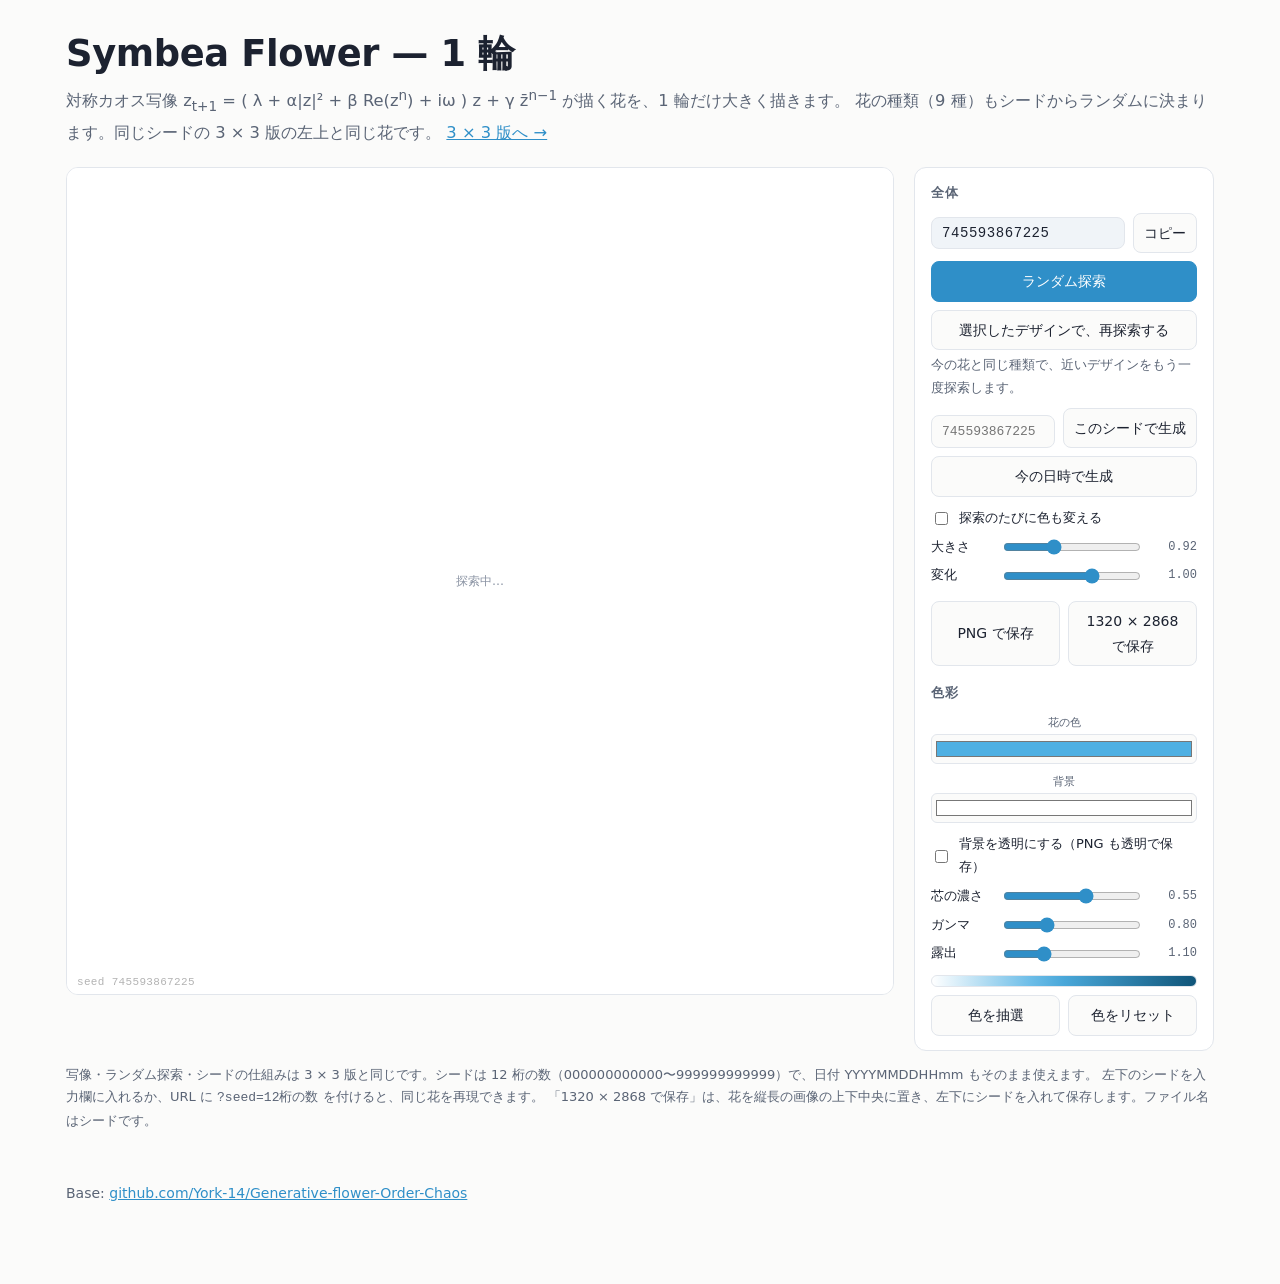
==== docs/single.html @ 58ea21c2 "Add single-flower page and 1320x2868 export, name files by seed - Move script and styles to docs/js/" ====
<!doctype html>
<html lang="ja">
<head>
<meta charset="utf-8">
<meta name="viewport" content="width=device-width, initial-scale=1">
<title>Symbea Flower — 1 輪</title>
<meta name="description" content="対称カオス写像が描く花を 1 輪だけ探索する。花の種類（ポインセチア、マーガレット、アマリリス、アネモネ、センニチコウ、ダリア、ニゲラ、モモ、マリーゴールド）もシードからランダムに決まる。">
<link rel="stylesheet" href="css/symbea.css">
</head>
<body data-grid="1">
<main>
  <h1>Symbea Flower — 1 輪</h1>
  <p class="lead">対称カオス写像 z<sub>t+1</sub> = ( λ + α|z|² + β Re(z<sup>n</sup>) + iω ) z + γ z̄<sup>n−1</sup> が描く花を、1 輪だけ大きく描きます。
  花の種類（9 種）もシードからランダムに決まります。同じシードの 3 × 3 版の左上と同じ花です。
  <a href="./">3 × 3 版へ →</a></p>

  <div class="studio">
    <div class="canvas-wrap" id="wrap">
      <canvas id="cv" width="1440" height="1440"></canvas>
      <div id="marks"></div>
      <div id="seed"></div>
    </div>
    <div class="panel">
      <h4>全体</h4>
      <div class="seedcur">
        <code id="seedCur" title="クリックで全選択">—</code>
        <button id="seedCopy">コピー</button>
      </div>
      <button id="rollAll" class="primary">ランダム探索</button>
      <button id="variations">選択したデザインで、再探索する</button>
      <p class="hint" style="margin:4px 0 0">今の花と同じ種類で、近いデザインをもう一度探索します。</p>
      <div class="seedrow">
        <input type="text" id="seedIn" inputmode="numeric" autocomplete="off" spellcheck="false" placeholder="12 桁のシード" aria-label="シード（12 桁）">
        <button id="seedGo">このシードで生成</button>
      </div>
      <p class="hint" id="seedErr" role="alert" style="margin:4px 0 0;color:#c0392b" hidden></p>
      <button id="seedNow">今の日時で生成</button>
      <label class="check"><input type="checkbox" id="rollColor"> 探索のたびに色も変える</label>
      <div id="layoutSliders"></div>
      <div class="row">
        <button id="saveAll">PNG で保存</button>
        <button id="saveTall">1320 × 2868 で保存</button>
      </div>

      <h4>色彩</h4>
      <div class="seg" role="radiogroup" aria-label="色の割り当て" hidden>
        <label><input type="radio" name="cmode" value="same"> 9 つ同色</label>
        <label><input type="radio" name="cmode" value="each"> 9 つ別色</label>
      </div>
      <div class="colors" id="sameColors"><label>花の色<input type="color" id="base"></label></div>
      <div class="grid9" id="eachColors"></div>
      <div class="colors"><label>背景<input type="color" id="bg"></label></div>
      <label class="check"><input type="checkbox" id="bgClear"> 背景を透明にする（PNG も透明で保存）</label>
      <div id="colorSliders"></div>
      <div id="swatch"></div>
      <div class="row">
        <button id="randColor">色を抽選</button>
        <button id="resetColor">色をリセット</button>
      </div>
    </div>
  </div>

  <p class="hint">写像・ランダム探索・シードの仕組みは 3 × 3 版と同じです。シードは 12 桁の数（000000000000〜999999999999）で、日付 YYYYMMDDHHmm もそのまま使えます。
  左下のシードを入力欄に入れるか、URL に <code>?seed=12桁の数</code> を付けると、同じ花を再現できます。
  「1320 × 2868 で保存」は、花を縦長の画像の上下中央に置き、左下にシードを入れて保存します。ファイル名はシードです。</p>

  <footer>Base: <a href="https://github.com/York-14/Generative-flower-Order-Chaos">github.com/York-14/Generative-flower-Order-Chaos</a></footer>
</main>

<div class="saver" id="saver" role="dialog" aria-modal="true" aria-label="画像を保存" hidden>
  <div class="saver-box">
    <img id="saverImg" alt="保存する画像">
    <p>画像を長押しして「"写真"に保存」を選ぶと、写真に保存できます。</p>
    <div class="saver-btns">
      <button id="saverShare" class="primary" hidden>共有・保存</button>
      <button id="saverClose">閉じる</button>
    </div>
  </div>
</div>

<script src="js/symbea.js"></script>
</body>
</html>
---- docs/css/symbea.css ----
:root {
  --bg: #fbfbfa; --surface: #ffffff; --text: #1c2230; --muted: #5a6475;
  --border: #e2e6ec; --accent: #2f8fc8; --code-bg: #f0f4f8;
}
* { box-sizing: border-box; }
[hidden] { display: none !important; }
body {
  margin: 0; background: var(--bg); color: var(--text);
  font: 16px/1.75 system-ui, -apple-system, "Hiragino Sans", "Noto Sans JP", sans-serif;
}
main { max-width: 1180px; margin: 0 auto; padding: 32px 16px 80px; }
h1 { font-size: clamp(1.6rem, 4.4vw, 2.3rem); line-height: 1.2; margin: 0 0 8px; letter-spacing: -0.01em; }
.lead { color: var(--muted); font-size: 1.02rem; margin: 0 0 20px; }
a { color: var(--accent); }
.studio { display: grid; grid-template-columns: minmax(0, 1fr) 300px; gap: 20px; align-items: start; }
@media (max-width: 820px) { .studio { grid-template-columns: 1fr; } }
.canvas-wrap {
  position: relative; background: #fff; border-radius: 12px; overflow: hidden; aspect-ratio: 1; cursor: pointer;
  border: 1px solid var(--border);
}
.canvas-wrap canvas { width: 100%; height: 100%; display: block; }
/* 選択の目印は画像には含めず、上に重ねるだけ（クリックした直後に少しだけ出す） */
.mark {
  position: absolute; pointer-events: none;
  border: 1.5px dashed transparent; border-radius: 8px; transition: border-color .15s;
}
.mark.flash { border-color: var(--accent); transition: none; }
/* 透明な背景は市松模様で示す（画像には含めない） */
.canvas-wrap.clear { background: repeating-conic-gradient(#e6eaf0 0% 25%, #fff 0% 50%) 0 0 / 20px 20px !important; }
#seed {
  position: absolute; left: 10px; bottom: 6px; font: 11px/1 ui-monospace, SFMono-Regular, Menlo, monospace;
  letter-spacing: .03em; color: rgba(0, 0, 0, .3); pointer-events: none; user-select: none;
}
.mark .busy {
  position: absolute; left: 50%; top: 50%; transform: translate(-50%, -50%); font-size: 12px; color: #8a93a3;
  white-space: nowrap;
}
.panel { background: var(--surface); border: 1px solid var(--border); border-radius: 12px; padding: 14px 16px; }
.panel h4 { margin: 16px 0 2px; font-size: 13px; color: var(--muted); font-weight: 600; letter-spacing: .04em; }
.panel h4:first-child { margin-top: 0; }
.panel label.sl { display: grid; grid-template-columns: 62px 1fr 50px; align-items: center; gap: 8px; font-size: 13px; margin: 6px 0; }
.panel input[type=range] { width: 100%; accent-color: var(--accent); }
.panel output { font-family: ui-monospace, monospace; font-size: 12px; text-align: right; color: var(--muted); }
.panel select, .panel button {
  width: 100%; font: inherit; font-size: 14px; padding: 7px 10px; margin-top: 8px; border-radius: 8px;
  border: 1px solid var(--border); background: var(--bg); color: var(--text); cursor: pointer;
}
.panel button.primary { background: var(--accent); color: #fff; border-color: var(--accent); }
.panel .row { display: grid; grid-template-columns: 1fr 1fr; gap: 8px; }
.panel .seedrow { display: grid; grid-template-columns: minmax(0, 1fr) auto; gap: 8px; align-items: end; }
.panel .seedrow input {
  width: 100%; font: 13px ui-monospace, monospace; padding: 8px 10px; margin-top: 8px; border-radius: 8px;
  border: 1px solid var(--border); background: var(--bg); color: var(--text);
}
.panel .seedrow button { width: auto; }
.panel .seedcur { display: grid; grid-template-columns: minmax(0, 1fr) auto; gap: 8px; align-items: center; margin-top: 8px; }
.panel .seedcur code {
  font: 14px ui-monospace, SFMono-Regular, Menlo, monospace; letter-spacing: .04em; padding: 7px 10px; border-radius: 8px;
  background: var(--code-bg); border: 1px solid var(--border); user-select: all; -webkit-user-select: all; overflow-wrap: anywhere;
}
.panel .seedcur button { width: auto; margin-top: 0; }
.panel .check { display: flex; gap: 8px; align-items: center; font-size: 13px; margin-top: 10px; }
.panel .check input { accent-color: var(--accent); }
.panel .seg { display: grid; grid-template-columns: 1fr 1fr; margin-top: 8px; border: 1px solid var(--border); border-radius: 8px; overflow: hidden; }
.panel .seg label { text-align: center; font-size: 13px; padding: 6px 0; cursor: pointer; }
.panel .seg input { display: none; }
.panel .seg label:has(input:checked) { background: var(--accent); color: #fff; }
.panel .colors { display: flex; gap: 8px; margin-top: 8px; }
.panel .colors label { display: flex; flex-direction: column; align-items: center; gap: 2px; margin: 0; font-size: 11px; color: var(--muted); flex: 1; }
.panel .grid9 { display: grid; grid-template-columns: repeat(3, 1fr); gap: 6px 8px; margin-top: 8px; }
.panel .grid9 label { display: flex; flex-direction: column; gap: 1px; font-size: 10.5px; color: var(--muted); white-space: nowrap; overflow: hidden; }
.panel .grid9 label span { overflow: hidden; text-overflow: ellipsis; }
.panel input[type=color] { width: 100%; height: 30px; border: 1px solid var(--border); border-radius: 6px; padding: 2px; background: var(--bg); cursor: pointer; }
#swatch { height: 12px; border-radius: 6px; margin-top: 10px; border: 1px solid var(--border); }
.hint { font-size: 13px; color: var(--muted); }
footer { margin-top: 48px; color: var(--muted); font-size: 14px; }
.saver {
  position: fixed; inset: 0; z-index: 10; background: rgba(0, 0, 0, .6);
  display: flex; align-items: center; justify-content: center; padding: 16px;
}
.saver-box {
  width: min(560px, 100%); max-height: 100%; overflow: auto; background: var(--surface); color: var(--text);
  border-radius: 14px; padding: 14px; text-align: center;
}
.saver-box img { width: 100%; height: auto; display: block; border-radius: 8px; -webkit-touch-callout: default; }
.saver-box p { font-size: 14px; color: var(--muted); margin: 10px 0 4px; }
.saver-btns { display: flex; gap: 8px; margin-top: 8px; }
.saver-btns button {
  flex: 1; font: inherit; font-size: 15px; padding: 10px; border-radius: 8px; cursor: pointer;
  border: 1px solid var(--border); background: var(--bg); color: var(--text);
}
.saver-btns button.primary { background: var(--accent); color: #fff; border-color: var(--accent); }
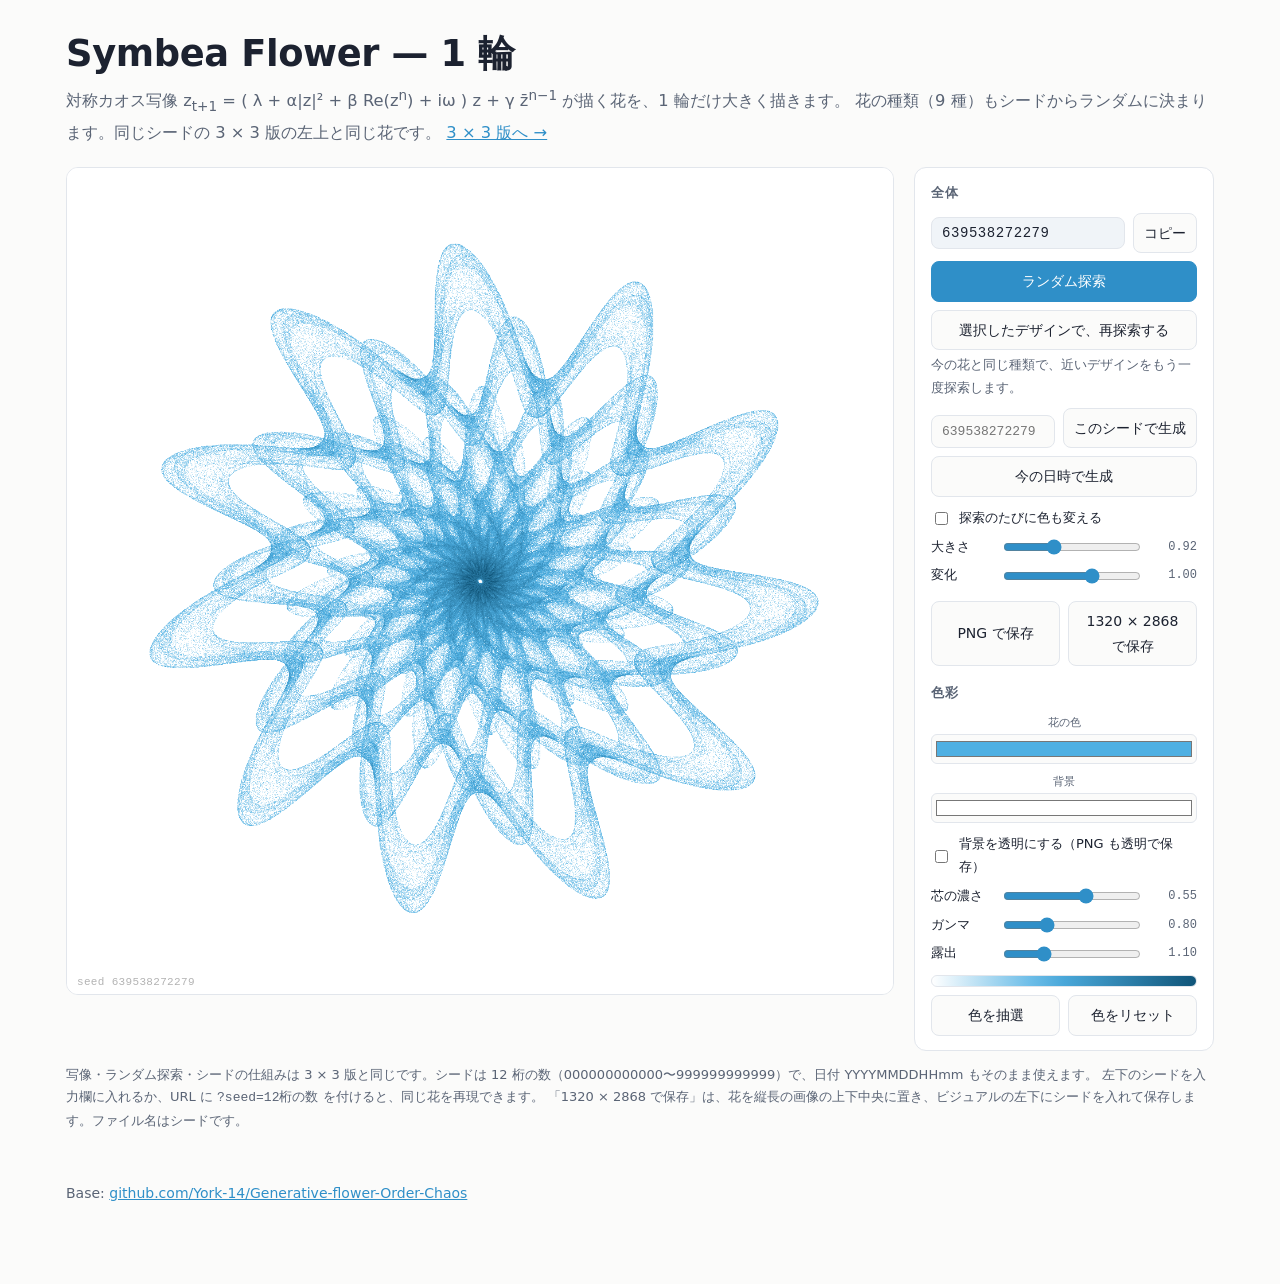
==== commit 17571166: "Place wallpaper seed at the visual's bottom-left instead of the image's Same position and relative s" ====
--- a/docs/single.html
+++ b/docs/single.html
@@ -62,7 +62,7 @@
 
   <p class="hint">写像・ランダム探索・シードの仕組みは 3 × 3 版と同じです。シードは 12 桁の数（000000000000〜999999999999）で、日付 YYYYMMDDHHmm もそのまま使えます。
   左下のシードを入力欄に入れるか、URL に <code>?seed=12桁の数</code> を付けると、同じ花を再現できます。
-  「1320 × 2868 で保存」は、花を縦長の画像の上下中央に置き、左下にシードを入れて保存します。ファイル名はシードです。</p>
+  「1320 × 2868 で保存」は、花を縦長の画像の上下中央に置き、ビジュアルの左下にシードを入れて保存します。ファイル名はシードです。</p>
 
   <footer>Base: <a href="https://github.com/York-14/Generative-flower-Order-Chaos">github.com/York-14/Generative-flower-Order-Chaos</a></footer>
 </main>
